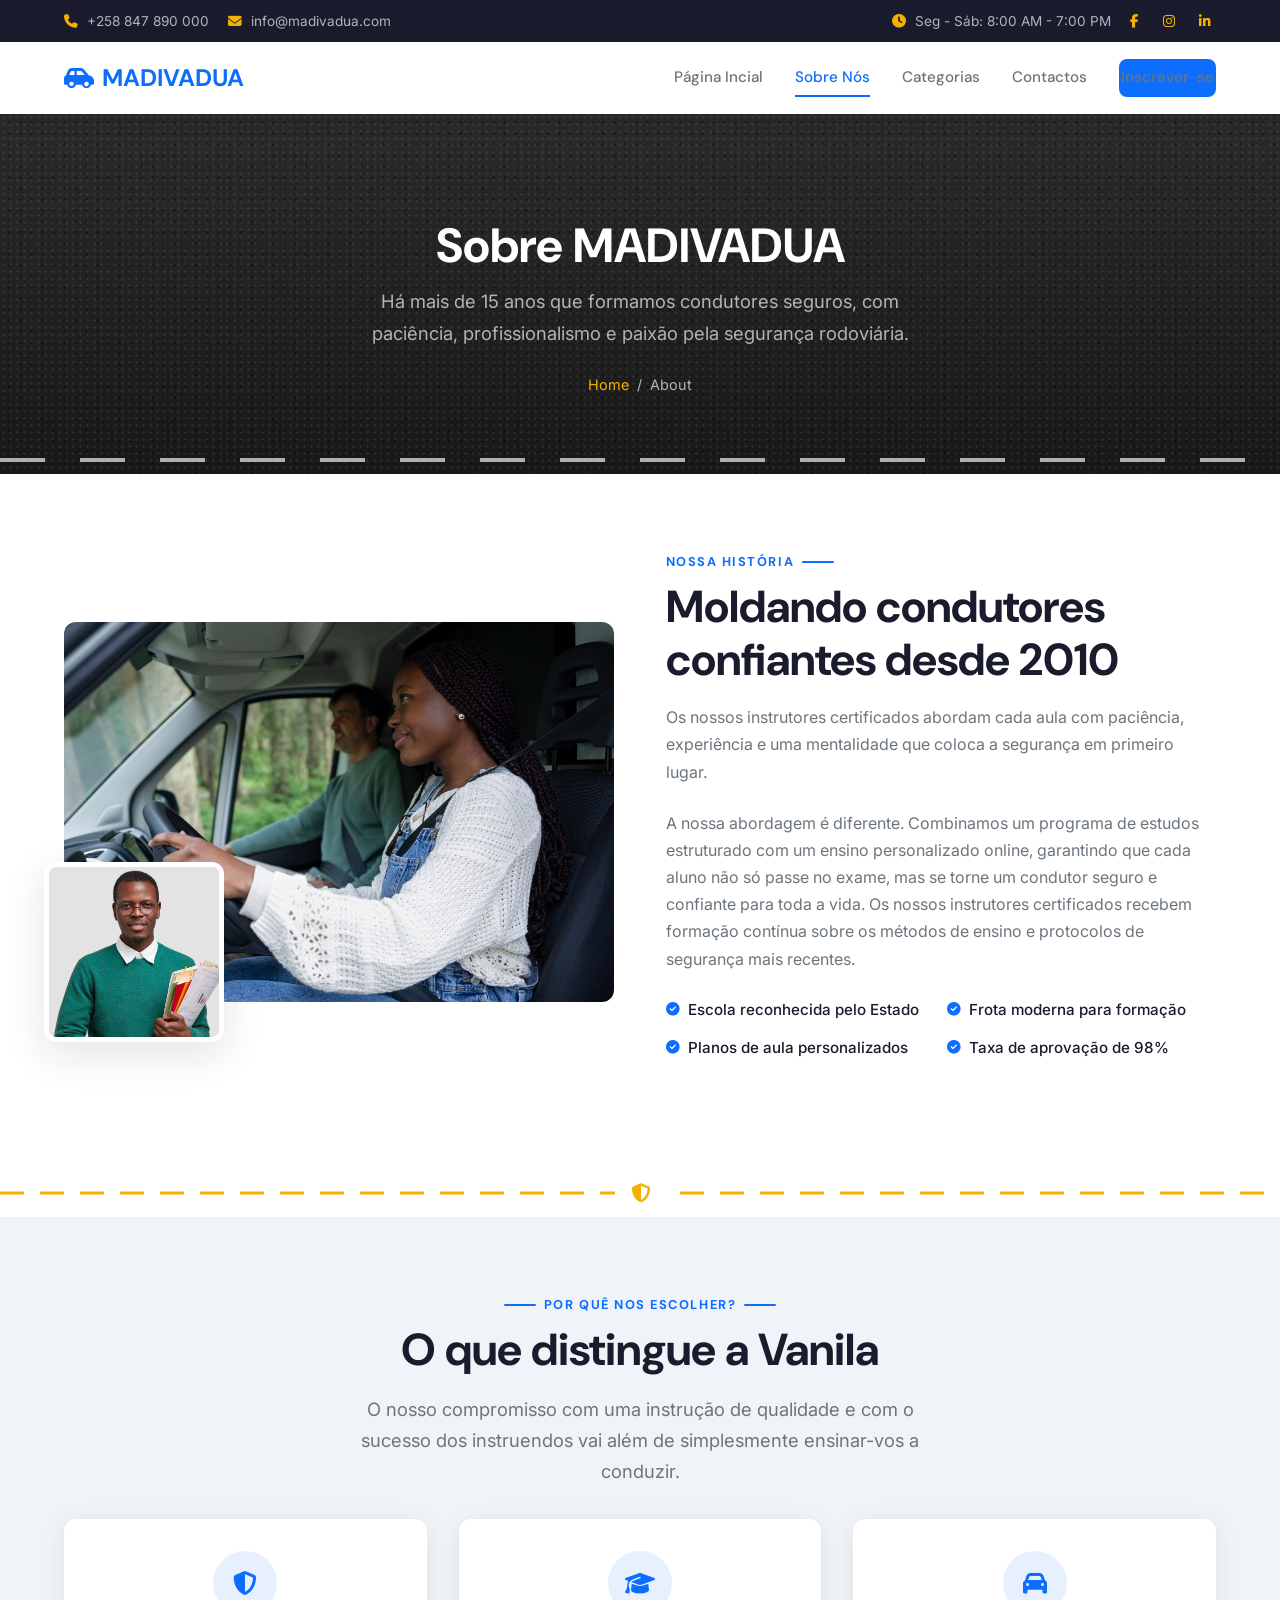
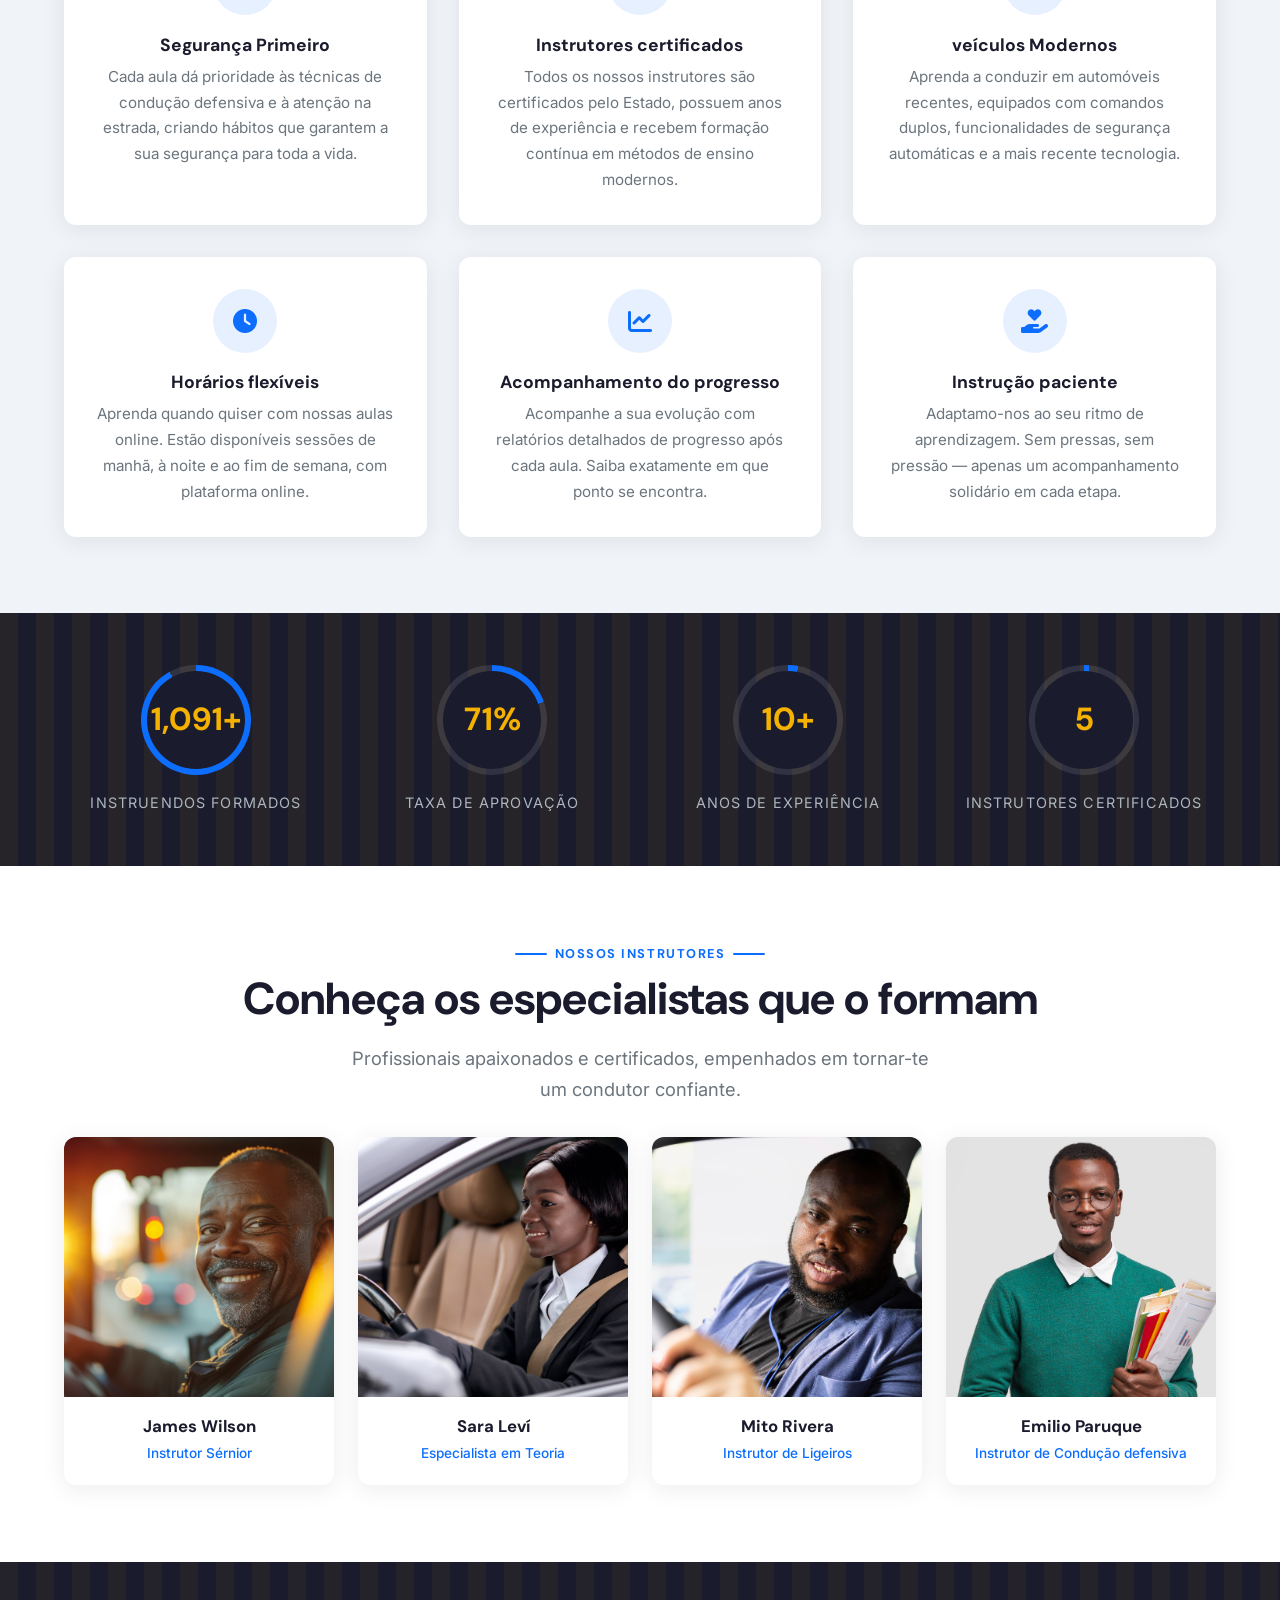
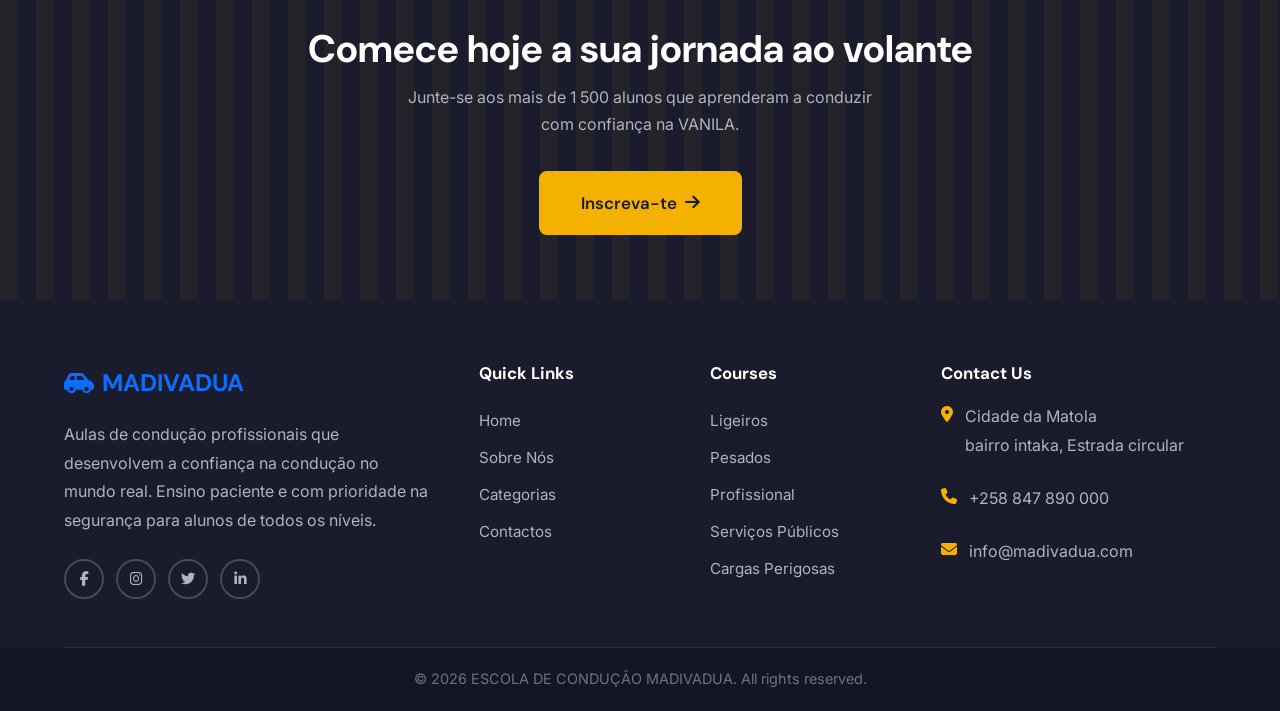
==== about.html @ 632ee5ef "Add arquivos no repo" ====
<!DOCTYPE html>
<html lang="pt=pt">
<head>
  <meta charset="utf-8">
  <meta name="viewport" content="width=device-width, initial-scale=1.0">
  <title>Sobre — ESCOLA DE CONDUÇÃO VANILA</title>
  <meta name="description" content="Learn about DRIVIN's mission, our certified instructors, and why we're the top choice for driving lessons.">
  <link rel="preconnect" href="https://fonts.googleapis.com">
  <link rel="preconnect" href="https://fonts.gstatic.com" crossorigin>
  <link href="https://fonts.googleapis.com/css2?family=DM+Sans:wght@400;500;700&family=Inter:wght@400;500;600&display=swap" rel="stylesheet">
  <link rel="stylesheet" href="https://cdnjs.cloudflare.com/ajax/libs/font-awesome/6.5.0/css/all.min.css">
  <link rel="stylesheet" href="assets/css/style.css">
</head>
<body>

  <!-- Topbar -->
  <div class="topbar">
    <div class="container">
      <div class="topbar-left">
        <a href="tel:+1234567890"><i class="fa fa-phone"></i> +258 847 890 000</a>
        <a href="mailto:info@drivin.com"><i class="fa fa-envelope"></i> info@madivadua.com</a>
      </div>
      <div class="topbar-right">
        <span><i class="fa fa-clock"></i> Seg - Sáb: 8:00 AM - 7:00 PM</span>
        <a href="#"><i class="fa-brands fa-facebook-f"></i></a>
        <a href="#"><i class="fa-brands fa-instagram"></i></a>
        <a href="#"><i class="fa-brands fa-linkedin-in"></i></a>
      </div>
    </div>
  </div>

  <!-- Navbar -->
  <nav class="navbar">
    <div class="container">
      <a href="index.html" class="nav-brand"><i class="fa fa-car-side"></i><span>MADIVADUA</span></a>
      <button class="burger" aria-label="Toggle menu">
        <span></span><span></span><span></span>
      </button>
      <div class="nav-links">
       <a href="index.html">Página Incial</a>
        <a href="about.html">Sobre Nós</a>
        <a href="courses.html">Categorias</a>
        <a href="contact.html">Contactos</a>
        <a href="contact.html#booking" class="btn btn-primary btn-sm">Inscrever-se</a>
      </div>
    </div>
    <div class="nav-overlay"></div>
  </nav>

  <!-- Page Hero -->
  <section class="page-hero">
    <div class="container">
      <h1>Sobre MADIVADUA</h1>
      <p>Há mais de 15 anos que formamos condutores seguros, com paciência, profissionalismo e paixão pela segurança rodoviária.</p>
      <div class="breadcrumb">
        <a href="index.html">Home</a> <span>/</span> <span>About</span>
      </div>
    </div>
  </section>

  <!-- About Content -->
  <section class="py-section">
    <div class="container">
      <div class="about-grid">
        <div class="about-images reveal">
          <img src="assets/img/about-1.jpg" alt="DRIVIN driving school" class="about-main-img">
          <img src="assets/img/team-4.jpg" alt="Instructor with student" class="about-accent-img">
        </div>
        <div class="about-text reveal reveal-delay-1">
          <div class="section-label">Nossa História</div>
          <h2 class="section-title">Moldando condutores confiantes desde 2010</h2>
          <p>Os nossos instrutores certificados abordam cada aula com paciência, experiência e uma mentalidade que coloca a segurança em primeiro lugar.</p>
          <p>A nossa abordagem é diferente. Combinamos um programa de estudos estruturado com um ensino personalizado online, garantindo que cada aluno não só passe no exame, mas se torne um condutor seguro e confiante para toda a vida. Os nossos instrutores certificados recebem formação contínua sobre os métodos de ensino e protocolos de segurança mais recentes.</p>
          <ul class="check-list">
            <li><i class="fa fa-check-circle"></i> Escola reconhecida pelo Estado</li>
            <li><i class="fa fa-check-circle"></i> Frota moderna para formação</li>
            <li><i class="fa fa-check-circle"></i> Planos de aula personalizados</li>
            <li><i class="fa fa-check-circle"></i> Taxa de aprovação de 98%</li>
          </ul>
        </div>
      </div>
    </div>
  </section>

  <!-- Road Divider -->
  <div class="road-divider"><span class="road-icon"><i class="fa fa-shield-halved"></i></span></div>

  <!-- Features -->
  <section class="py-section" style="background: var(--light);">
    <div class="container">
      <div class="text-center mb-4">
        <div class="section-label">Por quê nos escolher?</div>
        <h2 class="section-title">O que distingue a Vanila</h2>
        <p class="section-subtitle">O nosso compromisso com uma instrução de qualidade e com o sucesso dos instruendos vai além de simplesmente ensinar-vos a conduzir.</p>
      </div>
      <div class="features-grid">
        <div class="feature-card reveal">
          <div class="feature-icon"><i class="fa fa-shield-halved"></i></div>
          <h4>Segurança Primeiro</h4>
          <p>Cada aula dá prioridade às técnicas de condução defensiva e à atenção na estrada, criando hábitos que garantem a sua segurança para toda a vida.</p>
        </div>
        <div class="feature-card reveal reveal-delay-1">
          <div class="feature-icon"><i class="fa fa-graduation-cap"></i></div>
          <h4>Instrutores certificados</h4>
          <p>Todos os nossos instrutores são certificados pelo Estado, possuem anos de experiência e recebem formação contínua em métodos de ensino modernos.</p>
        </div>
        <div class="feature-card reveal reveal-delay-2">
          <div class="feature-icon"><i class="fa fa-car"></i></div>
          <h4>veículos Modernos</h4>
          <p>Aprenda a conduzir em automóveis recentes, equipados com comandos duplos, funcionalidades de segurança automáticas e a mais recente tecnologia.</p>
        </div>
        <div class="feature-card reveal reveal-delay-1">
          <div class="feature-icon"><i class="fa fa-clock"></i></div>
          <h4>Horários flexíveis</h4>
          <p>Aprenda quando quiser com nossas aulas online. Estão disponíveis sessões de manhã, à noite e ao fim de semana, com plataforma online.</p>
        </div>
        <div class="feature-card reveal reveal-delay-2">
          <div class="feature-icon"><i class="fa fa-chart-line"></i></div>
          <h4>Acompanhamento do progresso</h4>
          <p>Acompanhe a sua evolução com relatórios detalhados de progresso após cada aula. Saiba exatamente em que ponto se encontra.</p>
        </div>
        <div class="feature-card reveal reveal-delay-3">
          <div class="feature-icon"><i class="fa fa-hand-holding-heart"></i></div>
          <h4>Instrução paciente</h4>
          <p>Adaptamo-nos ao seu ritmo de aprendizagem. Sem pressas, sem pressão — apenas um acompanhamento solidário em cada etapa.</p>
        </div>
      </div>
    </div>
  </section>

  <!-- Stats Bar -->
  <section class="stats-bar">
    <div class="container">
      <div class="stats-grid">
        <div class="stat-item reveal">
          <div class="stat-speedometer">
            <span class="stat-number" data-count="1500" data-suffix="+">0+</span>
          </div>
          <div class="stat-label">instruendos formados</div>
        </div>
        <div class="stat-item reveal reveal-delay-1">
          <div class="stat-speedometer">
            <span class="stat-number" data-count="98" data-suffix="%">0%</span>
          </div>
          <div class="stat-label">Taxa de Aprovação</div>
        </div>
        <div class="stat-item reveal reveal-delay-2">
          <div class="stat-speedometer">
            <span class="stat-number" data-count="15" data-suffix="+">0+</span>
          </div>
          <div class="stat-label">Anos de experiência</div>
        </div>
        <div class="stat-item reveal reveal-delay-3">
          <div class="stat-speedometer">
            <span class="stat-number" data-count="8" data-suffix="">0</span>
          </div>
          <div class="stat-label">Instrutores certificados</div>
        </div>
      </div>
    </div>
  </section>

  <!-- Team Section -->
  <section class="py-section">
    <div class="container">
      <div class="text-center mb-4">
        <div class="section-label">Nossos Instrutores</div>
        <h2 class="section-title">Conheça os especialistas que o formam</h2>
        <p class="section-subtitle">Profissionais apaixonados e certificados, empenhados em tornar-te um condutor confiante.</p>
      </div>
      <div class="team-grid">
        <div class="team-card reveal">
          <div class="team-card-img">
            <img src="assets/img/team-1.jpg" alt="James Wilson">
            <div class="team-social">
              <a href="#"><i class="fa-brands fa-facebook-f"></i></a>
              <a href="#"><i class="fa-brands fa-twitter"></i></a>
              <a href="#"><i class="fa-brands fa-instagram"></i></a>
            </div>
          </div>
          <div class="team-card-body">
            <h5>James Wilson</h5>
            <span>Instrutor Sérnior</span>
          </div>
        </div>
        <div class="team-card reveal reveal-delay-1">
          <div class="team-card-img">
            <img src="assets/img/team-2.jpg" alt="Sarah Chen">
            <div class="team-social">
              <a href="#"><i class="fa-brands fa-facebook-f"></i></a>
              <a href="#"><i class="fa-brands fa-twitter"></i></a>
              <a href="#"><i class="fa-brands fa-instagram"></i></a>
            </div>
          </div>
          <div class="team-card-body">
            <h5>Sara Leví</h5>
            <span>Especialista em Teoria</span>
          </div>
        </div>
        <div class="team-card reveal reveal-delay-2">
          <div class="team-card-img">
            <img src="assets/img/team-3.jpg" alt="Mike Rivera">
            <div class="team-social">
              <a href="#"><i class="fa-brands fa-facebook-f"></i></a>
              <a href="#"><i class="fa-brands fa-twitter"></i></a>
              <a href="#"><i class="fa-brands fa-instagram"></i></a>
            </div>
          </div>
          <div class="team-card-body">
            <h5>Mito Rivera</h5>
            <span>Instrutor de Ligeiros</span>
          </div>
        </div>
        <div class="team-card reveal reveal-delay-3">
          <div class="team-card-img">
            <img src="assets/img/team-4.jpg" alt="Emily Park">
            <div class="team-social">
              <a href="#"><i class="fa-brands fa-facebook-f"></i></a>
              <a href="#"><i class="fa-brands fa-twitter"></i></a>
              <a href="#"><i class="fa-brands fa-instagram"></i></a>
            </div>
          </div>
          <div class="team-card-body">
            <h5>Emilio Paruque</h5>
            <span>Instrutor de Condução defensiva</span>
          </div>
        </div>
      </div>
    </div>
  </section>

  <!-- CTA Banner -->
  <section class="cta-banner">
    <div class="container">
      <h2>Comece hoje a sua jornada ao volante</h2>
      <p>Junte-se aos mais de 1 500 alunos que aprenderam a conduzir com confiança na VANILA.</p>
      <a href="contact.html#booking" class="btn btn-yellow btn-lg">Inscreva-te <i class="fa fa-arrow-right"></i></a>
    </div>
  </section>

  <!-- Footer -->
  <footer class="footer">
    <div class="container">
      <div class="footer-grid">
        <div>
          <div class="footer-brand"><i class="fa fa-car-side"></i> <span>MADIVADUA</span></div>
          <p>Aulas de condução profissionais que desenvolvem a confiança na condução no mundo real. Ensino paciente e com prioridade na segurança para alunos de todos os níveis.</p>
          <div class="footer-social">
            <a href="#"><i class="fa-brands fa-facebook-f"></i></a>
            <a href="#"><i class="fa-brands fa-instagram"></i></a>
            <a href="#"><i class="fa-brands fa-twitter"></i></a>
            <a href="#"><i class="fa-brands fa-linkedin-in"></i></a>
          </div>
        </div>
        <div>
          <h4>Quick Links</h4>
          <div class="footer-links">
            <a href="index.html">Home</a>
            <a href="about.html">Sobre Nós</a>
            <a href="courses.html">Categorias</a>
            <a href="contact.html">Contactos</a>
          </div>
        </div>
        <div>
          <h4>Courses</h4>
          <div class="footer-links">
            <a href="courses.html">Ligeiros</a>
            <a href="courses.html">Pesados</a>
            <a href="courses.html">Profissional</a>
            <a href="courses.html">Serviços Públicos</a>
            <a href="courses.html">Cargas Perigosas</a>
          </div>
        </div>
        <div>
          <h4>Contact Us</h4>
          <div class="footer-contact-item">
            <i class="fa fa-map-marker-alt"></i>
            <p>Cidade da Matola<br>bairro intaka, Estrada circular</p>
          </div>
          <div class="footer-contact-item">
            <i class="fa fa-phone"></i>
            <p><a href="tel:+1234567890">+258 847 890 000</a></p>
          </div>
          <div class="footer-contact-item">
            <i class="fa fa-envelope"></i>
            <p><a href="mailto:info@drivin.com">info@madivadua.com</a></p>
          </div>
        </div>
      </div>
    </div>
    <div class="copyright">
      <div class="container">
        &copy; <span data-year></span> ESCOLA DE CONDUÇÃO MADIVADUA. All rights reserved.
      </div>
    </div>
  </footer>

  <button class="back-to-top" aria-label="Back to top"><i class="fa fa-chevron-up"></i></button>
  <script src="assets/js/main.js"></script>
</body>
</html>
---- assets/css/style.css ----
/* ============================================
   DRIVIN — Driving School Template
   Custom Properties + Grid + Flex + clamp()
   ============================================ */

/* ---------- Custom Properties ---------- */
:root {
  --sky: #0D6EFD;
  --sky-light: #0D6EFD1A;
  --yellow: #F5B100;
  --yellow-light: #F5B1001A;
  --charcoal: #1A1B2C;
  --light: #F0F4F8;
  --white: #FFFFFF;
  --gray-100: #F8F9FA;
  --gray-200: #E9ECEF;
  --gray-400: #ADB5BD;
  --gray-600: #6C757D;
  --gray-800: #343A40;
  --heading: 'DM Sans', sans-serif;
  --body: 'Inter', sans-serif;
  --radius: 12px;
  --radius-sm: 8px;
  --shadow: 0 4px 24px rgba(26,27,44,.08);
  --shadow-lg: 0 12px 40px rgba(26,27,44,.12);
  --transition: .3s cubic-bezier(.4,0,.2,1);
  --max-w: 1200px;
}

/* ---------- Reset ---------- */
*,
*::before,
*::after { box-sizing: border-box; margin: 0; padding: 0; }
html { scroll-behavior: smooth; font-size: 16px; }
body {
  font-family: var(--body);
  color: var(--charcoal);
  background: var(--white);
  line-height: 1.7;
  -webkit-font-smoothing: antialiased;
}
img { max-width: 100%; height: auto; display: block; }
a { text-decoration: none; color: inherit; transition: var(--transition); }
ul, ol { list-style: none; }
h1,h2,h3,h4,h5,h6 { font-family: var(--heading); font-weight: 700; line-height: 1.2; }

/* ---------- Utility ---------- */
.container { width: min(90%, var(--max-w)); margin-inline: auto; }
.sr-only { position: absolute; width: 1px; height: 1px; padding: 0; margin: -1px; overflow: hidden; clip: rect(0,0,0,0); border: 0; }
.text-center { text-align: center; }
.py-section { padding-block: clamp(3rem, 6vw, 6rem); }
.mb-1 { margin-bottom: .5rem; }
.mb-2 { margin-bottom: 1rem; }
.mb-3 { margin-bottom: 1.5rem; }
.mb-4 { margin-bottom: 2rem; }

/* ---------- Section Labels ---------- */
.section-label {
  font-family: var(--heading);
  font-size: .8rem;
  font-weight: 700;
  text-transform: uppercase;
  letter-spacing: .12em;
  color: var(--sky);
  margin-bottom: .5rem;
  display: flex;
  align-items: center;
  justify-content: center;
  gap: .5rem;
}
.section-label::before,
.section-label::after {
  content: '';
  width: 32px;
  height: 2px;
  background: var(--sky);
  border-radius: 2px;
}
.section-title {
  font-size: clamp(1.8rem, 4vw, 2.8rem);
  color: var(--charcoal);
  margin-bottom: 1rem;
}
.section-subtitle {
  font-size: clamp(1rem, 1.6vw, 1.15rem);
  color: var(--gray-600);
  max-width: 600px;
  margin-inline: auto;
}

/* ============================================
   ROAD-THEMED DIVIDERS
   Dashed-line motif like road lane markings
   ============================================ */
.road-divider {
  position: relative;
  height: 48px;
  display: flex;
  align-items: center;
  justify-content: center;
  overflow: hidden;
}
.road-divider::before {
  content: '';
  position: absolute;
  top: 50%;
  left: 0;
  right: 0;
  height: 3px;
  background: repeating-linear-gradient(
    90deg,
    var(--yellow) 0,
    var(--yellow) 24px,
    transparent 24px,
    transparent 40px
  );
  transform: translateY(-50%);
}
.road-divider .road-icon {
  position: relative;
  z-index: 1;
  background: var(--white);
  padding: 0 1rem;
  font-size: 1.2rem;
  color: var(--yellow);
}

/* ============================================
   SPEEDOMETER STAT COUNTERS
   ============================================ */
.stats-bar {
  background: var(--charcoal);
  padding: clamp(2rem, 4vw, 3.5rem) 0;
  position: relative;
  overflow: hidden;
}
.stats-bar::before {
  content: '';
  position: absolute;
  inset: 0;
  background: repeating-linear-gradient(
    90deg,
    var(--yellow) 0,
    var(--yellow) 18px,
    transparent 18px,
    transparent 36px
  );
  opacity: .06;
}
.stats-grid {
  display: grid;
  grid-template-columns: repeat(4, 1fr);
  gap: 2rem;
  position: relative;
}
.stat-item { text-align: center; color: var(--white); }
.stat-speedometer {
  width: clamp(80px, 10vw, 110px);
  height: clamp(80px, 10vw, 110px);
  margin: 0 auto 1rem;
  position: relative;
  border-radius: 50%;
  background: conic-gradient(var(--sky) var(--pct, 0%), rgba(255,255,255,.1) 0);
  display: flex;
  align-items: center;
  justify-content: center;
  transition: --pct 1.5s cubic-bezier(.4,0,.2,1);
}
.stat-speedometer::after {
  content: '';
  position: absolute;
  inset: 6px;
  border-radius: 50%;
  background: var(--charcoal);
}
.stat-number {
  position: relative;
  z-index: 1;
  font-family: var(--heading);
  font-size: clamp(1.4rem, 2.5vw, 2rem);
  font-weight: 700;
  color: var(--yellow);
}
.stat-label {
  font-size: .9rem;
  color: var(--gray-400);
  text-transform: uppercase;
  letter-spacing: .08em;
}

/* ============================================
   BUTTONS
   ============================================ */
.btn {
  display: inline-flex;
  align-items: center;
  gap: .5rem;
  padding: .85rem 2rem;
  border-radius: var(--radius-sm);
  font-family: var(--heading);
  font-weight: 600;
  font-size: 1rem;
  border: 2px solid transparent;
  cursor: pointer;
  transition: var(--transition);
  white-space: nowrap;
}
.btn-primary {
  background: var(--sky);
  color: var(--white);
  border-color: var(--sky);
}
.btn-primary:hover {
  background: #ffb005;
  border-color: #cab70a;
  transform: translateY(-2px);
  box-shadow: 0 8px 24px rgba(13,110,253,.3);
}
.btn-outline {
  background: transparent;
  color: var(--sky);
  border-color: var(--sky);
}
.btn-outline:hover {
  background: var(--sky);
  color: var(--white);
}
.btn-yellow {
  background: var(--yellow);
  color: var(--charcoal);
  border-color: var(--yellow);
}
.btn-yellow:hover {
  background: #e0a200;
  border-color: #e0a200;
  transform: translateY(-2px);
}
.btn-white {
  background: var(--white);
  color: var(--charcoal);
  border-color: var(--white);
}
.btn-white:hover {
  background: var(--light);
  border-color: var(--light);
}
.btn-ghost {
  background: transparent;
  color: var(--white);
  border-color: rgba(255,255,255,.4);
}
.btn-ghost:hover {
  background: rgba(255,255,255,.15);
}
.btn-sm { padding: .55rem 1.4rem; font-size: .875rem; }
.btn-lg { padding: 1rem 2.5rem; font-size: 1.05rem; }

/* ============================================
   NAVIGATION
   ============================================ */
.topbar {
  background: var(--charcoal);
  color: var(--gray-400);
  font-size: .85rem;
  padding: .6rem 0;
}
.topbar .container {
  display: flex;
  justify-content: space-between;
  align-items: center;
  flex-wrap: wrap;
  gap: .5rem;
}
.topbar a { color: var(--gray-400); }
.topbar a:hover { color: var(--yellow); }
.topbar-left,
.topbar-right { display: flex; align-items: center; gap: 1.2rem; }
.topbar-left i,
.topbar-right i { color: var(--yellow); margin-right: .3rem; }

.navbar {
  position: sticky;
  top: 0;
  z-index: 1000;
  background: var(--white);
  box-shadow: var(--shadow);
  transition: var(--transition);
}
.navbar .container {
  display: flex;
  align-items: center;
  justify-content: space-between;
  height: 72px;
}
.nav-brand {
  display: flex;
  align-items: center;
  gap: .5rem;
  font-family: var(--heading);
  font-size: 1.5rem;
  font-weight: 700;
  color: var(--charcoal);
}
.nav-brand i { color: var(--sky); }
.nav-brand span { color: var(--sky); }
.nav-links {
  display: flex;
  align-items: center;
  gap: 2rem;
}
.nav-links a {
  font-family: var(--heading);
  font-weight: 500;
  font-size: .95rem;
  color: var(--gray-600);
  position: relative;
  padding: .25rem 0;
}
.nav-links a::after {
  content: '';
  position: absolute;
  bottom: -2px;
  left: 0;
  width: 0;
  height: 2px;
  background: var(--sky);
  transition: var(--transition);
}
.nav-links a:hover,
.nav-links a.active {
  color: var(--sky);
}
.nav-links a:hover::after,
.nav-links a.active::after {
  width: 100%;
}

/* Burger */
.burger {
  display: none;
  flex-direction: column;
  gap: 5px;
  cursor: pointer;
  padding: 4px;
  background: none;
  border: none;
  z-index: 1001;
}
.burger span {
  display: block;
  width: 26px;
  height: 3px;
  background: var(--charcoal);
  border-radius: 3px;
  transition: var(--transition);
}
.burger.open span:nth-child(1) { transform: rotate(45deg) translate(5px, 6px); }
.burger.open span:nth-child(2) { opacity: 0; }
.burger.open span:nth-child(3) { transform: rotate(-45deg) translate(5px, -6px); }

/* ============================================
   HERO
   ============================================ */
.hero {
  position: relative;
  min-height: clamp(480px, 75vh, 700px);
  display: flex;
  align-items: center;
  overflow: hidden;
  background: var(--charcoal);
}
.hero-bg {
  position: absolute;
  inset: 0;
  z-index: 1;
}
.hero-bg img {
  width: 100%;
  height: 100%;
  object-fit: cover;
  opacity: .45;
}
.hero-overlay {
  position: absolute;
  inset: 0;
  z-index: 2;
  background: linear-gradient(135deg, rgba(26,27,44,.85) 0%, rgba(13,110,253,.3) 100%);
}
.hero-content {
  position: relative;
  z-index: 3;
  max-width: 650px;
  color: var(--white);
}
.hero-content h1 {
  font-size: clamp(2.2rem, 5vw, 3.6rem);
  margin-bottom: 1rem;
  line-height: 1.15;
}
.hero-content h1 span { color: var(--yellow); }
.hero-content p {
  font-size: clamp(1rem, 1.6vw, 1.2rem);
  color: rgba(255,255,255,.8);
  margin-bottom: 2rem;
  max-width: 520px;
}
.hero-actions { display: flex; gap: 1rem; flex-wrap: wrap; }
.hero-badge {
  display: inline-flex;
  align-items: center;
  gap: .5rem;
  background: rgba(255,255,255,.1);
  backdrop-filter: blur(8px);
  border: 1px solid rgba(255,255,255,.15);
  padding: .4rem 1rem;
  border-radius: 40px;
  font-size: .85rem;
  color: var(--yellow);
  margin-bottom: 1.2rem;
  font-weight: 500;
}
.hero-road-line {
  position: absolute;
  bottom: 0;
  left: 0;
  right: 0;
  height: 6px;
  z-index: 3;
  background: repeating-linear-gradient(
    90deg,
    var(--yellow) 0,
    var(--yellow) 30px,
    transparent 30px,
    transparent 50px
  );
}

/* ============================================
   PAGE HERO (inner pages)
   ============================================ 
.page-hero {
  background: var(--charcoal);
  padding: clamp(4rem, 8vw, 7rem) 0 clamp(3rem, 6vw, 5rem);
  text-align: center;
  color: var(--white);
  position: relative;
  overflow: hidden;
}
.page-hero::before {
  content: '';
  position: absolute;
  inset: 0;
  background: repeating-linear-gradient(
    90deg,
    var(--yellow) 0,
    var(--yellow) 18px,
    transparent 18px,
    transparent 36px
  );
  opacity: .04;
}
.page-hero h1 {
  font-size: clamp(2rem, 5vw, 3rem);
  margin-bottom: .75rem;
  position: relative;
}
.page-hero p {
  color: var(--gray-400);
  font-size: clamp(1rem, 1.5vw, 1.15rem);
  max-width: 560px;
  margin-inline: auto;
  position: relative;
}
*/


.page-hero {
  background-color: #292929;

  /* Textura de asfalto */
  background-image:
    radial-gradient(circle, rgba(255,255,255,.10) 1px, transparent 1.5px),
    radial-gradient(circle, rgba(0,0,0,.35) 1px, transparent 1.5px),
    linear-gradient(180deg, #383838, #202020);

  background-size:
    7px 7px,
    11px 11px,
    100% 100%;

  background-position:
    0 0,
    4px 3px,
    center;

  padding: clamp(4rem, 8vw, 7rem) 0 clamp(3rem, 6vw, 5rem);
  text-align: center;
  color: var(--white);
  position: relative;
  overflow: hidden;
  isolation: isolate;
}

/* Camada escura */
.page-hero::before {
  content: '';
  position: absolute;
  inset: 0;
  background: rgba(0, 0, 0, 0.25);
  z-index: -1;
}

/* Linha de sinalização rodoviária */
.page-hero::after {
  content: '';
  position: absolute;
  bottom: 12px;
  left: 0;
  width: 100%;
  height: 4px;
  background: repeating-linear-gradient(
    90deg,
    rgba(255,255,255,.65) 0,
    rgba(255,255,255,.65) 45px,
    transparent 45px,
    transparent 80px
  );
  z-index: -1;
}

.page-hero h1 {
  font-size: clamp(2rem, 5vw, 3rem);
  margin-bottom: .75rem;
  position: relative;
}

.page-hero p {
  color: var(--gray-400);
  font-size: clamp(1rem, 1.5vw, 1.15rem);
  max-width: 560px;
  margin-inline: auto;
  position: relative;
}



  
.breadcrumb {
  display: flex;
  justify-content: center;
  gap: .5rem;
  margin-top: 1.5rem;
  font-size: .9rem;
  color: var(--gray-400);
  position: relative;
}
.breadcrumb a { color: var(--yellow); }
.breadcrumb a:hover { text-decoration: underline; }

/* ============================================
   ABOUT
   ============================================ */
.about-grid {
  display: grid;
  grid-template-columns: 1fr 1fr;
  gap: clamp(2rem, 4vw, 4rem);
  align-items: center;
}
.about-images {
  position: relative;
  min-height: 400px;
}
.about-images img {
  border-radius: var(--radius);
  object-fit: cover;
}
.about-main-img {
  width: 100%;
  height: 100%;
  min-height: 380px;
}
.about-accent-img {
  position: absolute;
  bottom: -20px;
  left: -20px;
  width: 180px;
  height: 180px;
  border-radius: var(--radius);
  object-fit: cover;
  border: 5px solid var(--white);
  box-shadow: var(--shadow-lg);
}
.about-text .section-label { justify-content: flex-start; }
.about-text .section-label::before { display: none; }
.about-text .section-title { text-align: left; }
.about-text p { color: var(--gray-600); margin-bottom: 1.5rem; }
.check-list {
  display: grid;
  grid-template-columns: 1fr 1fr;
  gap: .75rem;
  margin-bottom: 2rem;
}
.check-list li {
  display: flex;
  align-items: center;
  gap: .5rem;
  font-weight: 500;
  font-size: .95rem;
}
.check-list li i { color: var(--sky); font-size: .85rem; }

/* ============================================
   COURSES
   ============================================ */
.courses-grid {
  display: grid;
  grid-template-columns: repeat(3, 1fr);
  gap: clamp(1.5rem, 3vw, 2rem);
}
.course-card {
  background: var(--white);
  border-radius: var(--radius);
  overflow: hidden;
  box-shadow: var(--shadow);
  transition: var(--transition);
  display: flex;
  flex-direction: column;
}
.course-card:hover {
  transform: translateY(-6px);
  box-shadow: var(--shadow-lg);
}
.course-card-img {
  position: relative;
  height: 220px;
  overflow: hidden;
}
.course-card-img img {
  width: 100%;
  height: 100%;
  object-fit: cover;
  transition: transform .5s;
}
.course-card:hover .course-card-img img {
  transform: scale(1.05);
}
.course-price {
  position: absolute;
  top: 1rem;
  right: 1rem;
  background: var(--sky);
  color: var(--white);
  padding: .35rem 1rem;
  border-radius: 40px;
  font-family: var(--heading);
  font-weight: 700;
  font-size: 1.1rem;
}
.course-level {
  position: absolute;
  bottom: 1rem;
  left: 1rem;
  background: var(--yellow);
  color: var(--charcoal);
  padding: .25rem .75rem;
  border-radius: 40px;
  font-size: .75rem;
  font-weight: 600;
  text-transform: uppercase;
  letter-spacing: .04em;
}
.course-card-body {
  padding: 1.5rem;
  flex: 1;
  display: flex;
  flex-direction: column;
}
.course-card-body h4 {
  font-size: 1.2rem;
  margin-bottom: .5rem;
}
.course-card-body p {
  color: var(--gray-600);
  font-size: .95rem;
  margin-bottom: 1rem;
  flex: 1;
}
.course-meta {
  display: flex;
  gap: 1.2rem;
  font-size: .85rem;
  color: var(--gray-600);
  border-top: 1px solid var(--gray-200);
  padding-top: 1rem;
}
.course-meta i { color: var(--sky); margin-right: .3rem; }

/* ============================================
   TEAM
   ============================================ */
.team-grid {
  display: grid;
  grid-template-columns: repeat(4, 1fr);
  gap: clamp(1rem, 2vw, 1.5rem);
}
.team-card {
  background: var(--white);
  border-radius: var(--radius);
  overflow: hidden;
  box-shadow: var(--shadow);
  transition: var(--transition);
}
.team-card:hover {
  transform: translateY(-4px);
  box-shadow: var(--shadow-lg);
}
.team-card-img {
  position: relative;
  height: 260px;
  overflow: hidden;
}
.team-card-img img {
  width: 100%;
  height: 100%;
  object-fit: cover;
  transition: transform .5s;
}
.team-card:hover .team-card-img img { transform: scale(1.05); }
.team-social {
  position: absolute;
  bottom: 0;
  left: 0;
  right: 0;
  display: flex;
  justify-content: center;
  gap: .5rem;
  padding: 1rem;
  background: linear-gradient(transparent, rgba(13,110,253,.9));
  transform: translateY(100%);
  transition: var(--transition);
}
.team-card:hover .team-social { transform: translateY(0); }
.team-social a {
  width: 36px;
  height: 36px;
  border-radius: 50%;
  border: 2px solid var(--white);
  display: flex;
  align-items: center;
  justify-content: center;
  color: var(--white);
  font-size: .85rem;
}
.team-social a:hover {
  background: var(--white);
  color: var(--sky);
}
.team-card-body {
  padding: 1.2rem;
  text-align: center;
}
.team-card-body h5 { font-size: 1.05rem; margin-bottom: .15rem; }
.team-card-body span { font-size: .85rem; color: var(--sky); font-weight: 500; }

/* ============================================
   TESTIMONIALS
   ============================================ */
.testimonial-carousel {
  position: relative;
  overflow: hidden;
}
.testimonial-track {
  display: flex;
  transition: transform .5s cubic-bezier(.4,0,.2,1);
}
.testimonial-slide {
  min-width: 100%;
  padding: 0 2rem;
}
.testimonial-card {
  max-width: 700px;
  margin: 0 auto;
  text-align: center;
}
.testimonial-avatar {
  width: 90px;
  height: 90px;
  border-radius: 50%;
  object-fit: cover;
  margin: 0 auto 1.5rem;
  border: 4px solid var(--sky);
  box-shadow: 0 0 0 4px var(--white), 0 0 0 8px var(--sky);
}
.testimonial-quote {
  font-size: clamp(1rem, 1.5vw, 1.15rem);
  color: var(--gray-600);
  font-style: italic;
  line-height: 1.8;
  margin-bottom: 1.5rem;
  position: relative;
}
.testimonial-quote::before {
  content: '\201C';
  font-size: 4rem;
  color: var(--sky);
  opacity: .2;
  position: absolute;
  top: -1.5rem;
  left: 50%;
  transform: translateX(-50%);
  font-family: Georgia, serif;
}
.testimonial-name {
  font-family: var(--heading);
  font-weight: 700;
  font-size: 1.1rem;
  margin-bottom: .2rem;
}
.testimonial-role { color: var(--gray-600); font-size: .9rem; }
.carousel-dots {
  display: flex;
  justify-content: center;
  gap: .5rem;
  margin-top: 2rem;
}
.carousel-dot {
  width: 12px;
  height: 12px;
  border-radius: 50%;
  border: 2px solid var(--gray-400);
  background: transparent;
  cursor: pointer;
  transition: var(--transition);
}
.carousel-dot.active {
  background: var(--sky);
  border-color: var(--sky);
}
.carousel-nav {
  display: flex;
  justify-content: center;
  gap: 1rem;
  margin-top: 1.5rem;
}

/* ============================================
   BOOKING FORM
   ============================================ */
.booking-section {
  background: linear-gradient(135deg, var(--sky) 0%, #0b5ed7 100%);
  color: var(--white);
  position: relative;
  overflow: hidden;
}
.booking-section::before {
  content: '';
  position: absolute;
  inset: 0;
  background: repeating-linear-gradient(
    -45deg,
    rgba(255,255,255,.03) 0,
    rgba(255,255,255,.03) 2px,
    transparent 2px,
    transparent 20px
  );
}
.booking-grid {
  display: grid;
  grid-template-columns: 1fr 1fr;
  gap: clamp(2rem, 4vw, 4rem);
  align-items: center;
  position: relative;
}
.booking-info h2 {
  font-size: clamp(1.8rem, 4vw, 2.5rem);
  margin-bottom: 1rem;
}
.booking-info p {
  color: rgba(255,255,255,.8);
  margin-bottom: 2rem;
}
.booking-features {
  display: grid;
  gap: 1rem;
}
.booking-feature {
  display: flex;
  align-items: center;
  gap: .75rem;
}
.booking-feature i {
  width: 40px;
  height: 40px;
  background: rgba(255,255,255,.15);
  border-radius: 50%;
  display: flex;
  align-items: center;
  justify-content: center;
  flex-shrink: 0;
  color: var(--yellow);
}
.booking-form-card {
  background: var(--white);
  border-radius: var(--radius);
  padding: clamp(1.5rem, 3vw, 2.5rem);
  box-shadow: var(--shadow-lg);
  position: relative;
}
.booking-form-card h3 {
  font-size: 1.4rem;
  margin-bottom: 1.5rem;
  color: var(--charcoal);
}
.form-grid {
  display: grid;
  grid-template-columns: 1fr 1fr;
  gap: 1rem;
}
.form-group { display: flex; flex-direction: column; }
.form-group.full { grid-column: 1 / -1; }
.form-group label {
  font-size: .85rem;
  font-weight: 600;
  margin-bottom: .4rem;
  color: var(--charcoal);
}
.form-group input,
.form-group select,
.form-group textarea {
  padding: .75rem 1rem;
  border: 2px solid var(--gray-200);
  border-radius: var(--radius-sm);
  font-family: var(--body);
  font-size: .95rem;
  transition: var(--transition);
  background: var(--white);
  color: var(--charcoal);
}
.form-group input:focus,
.form-group select:focus,
.form-group textarea:focus {
  outline: none;
  border-color: var(--sky);
  box-shadow: 0 0 0 3px var(--sky-light);
}
.form-group textarea { resize: vertical; min-height: 100px; }
.form-ok {
  background: #d1e7dd;
  color: #0f5132;
  padding: 1rem;
  border-radius: var(--radius-sm);
  font-weight: 500;
  text-align: center;
  margin-top: 1rem;
}
.form-err {
  background: #f8d7da;
  color: #842029;
  padding: 1rem;
  border-radius: var(--radius-sm);
  font-weight: 500;
  text-align: center;
  margin-top: 1rem;
}

/* ============================================
   CTA BANNER
   ============================================ */
.cta-banner {
  background: var(--charcoal);
  padding: clamp(3rem, 5vw, 5rem) 0;
  text-align: center;
  color: var(--white);
  position: relative;
  overflow: hidden;
}
.cta-banner::before {
  content: '';
  position: absolute;
  inset: 0;
  background: repeating-linear-gradient(
    90deg,
    var(--yellow) 0,
    var(--yellow) 18px,
    transparent 18px,
    transparent 36px
  );
  opacity: .05;
}
.cta-banner h2 {
  font-size: clamp(1.6rem, 3.5vw, 2.4rem);
  margin-bottom: .75rem;
  position: relative;
}
.cta-banner p {
  color: var(--gray-400);
  margin-bottom: 2rem;
  max-width: 500px;
  margin-inline: auto;
  position: relative;
}
.cta-banner .btn { position: relative; }

/* ============================================
   FOOTER
   ============================================ */
.footer {
  background: var(--charcoal);
  color: var(--gray-400);
  padding-top: clamp(3rem, 5vw, 5rem);
}
.footer-grid {
  display: grid;
  grid-template-columns: 2fr 1fr 1fr 1.5fr;
  gap: 3rem;
  padding-bottom: 3rem;
  border-bottom: 1px solid rgba(255,255,255,.08);
}
.footer-brand {
  font-family: var(--heading);
  font-size: 1.5rem;
  font-weight: 700;
  color: var(--white);
  display: flex;
  align-items: center;
  gap: .5rem;
  margin-bottom: 1rem;
}
.footer-brand i { color: var(--sky); }
.footer-brand span { color: var(--sky); }
.footer h4 {
  color: var(--white);
  font-size: 1.05rem;
  margin-bottom: 1.2rem;
  font-family: var(--heading);
}
.footer p { margin-bottom: .75rem; line-height: 1.8; }
.footer-links a {
  display: block;
  padding: .35rem 0;
  color: var(--gray-400);
  font-size: .95rem;
}
.footer-links a:hover { color: var(--yellow); padding-left: 4px; }
.footer-contact-item {
  display: flex;
  align-items: flex-start;
  gap: .75rem;
  margin-bottom: .75rem;
}
.footer-contact-item i {
  color: var(--yellow);
  margin-top: .25rem;
  flex-shrink: 0;
}
.footer-newsletter-form {
  display: flex;
  margin-top: 1rem;
}
.footer-newsletter-form input {
  flex: 1;
  padding: .7rem 1rem;
  border: 2px solid rgba(255,255,255,.15);
  border-right: none;
  border-radius: var(--radius-sm) 0 0 var(--radius-sm);
  background: rgba(255,255,255,.05);
  color: var(--white);
  font-family: var(--body);
  font-size: .9rem;
}
.footer-newsletter-form input::placeholder { color: var(--gray-600); }
.footer-newsletter-form input:focus { outline: none; border-color: var(--sky); }
.footer-newsletter-form button {
  padding: .7rem 1.2rem;
  border-radius: 0 var(--radius-sm) var(--radius-sm) 0;
}
.footer-social {
  display: flex;
  gap: .75rem;
  margin-top: 1.5rem;
}
.footer-social a {
  width: 40px;
  height: 40px;
  border-radius: 50%;
  border: 2px solid rgba(255,255,255,.2);
  display: flex;
  align-items: center;
  justify-content: center;
  color: var(--gray-400);
  font-size: .9rem;
}
.footer-social a:hover {
  background: var(--sky);
  border-color: var(--sky);
  color: var(--white);
}
.copyright {
  background: rgba(0,0,0,.2);
  padding: 1.2rem 0;
  text-align: center;
  font-size: .9rem;
  color: var(--gray-600);
}
.copyright a { color: var(--sky); }

/* ============================================
   BACK TO TOP
   ============================================ */
.back-to-top {
  position: fixed;
  bottom: 30px;
  right: 30px;
  width: 48px;
  height: 48px;
  background: var(--sky);
  color: var(--white);
  border-radius: 50%;
  display: flex;
  align-items: center;
  justify-content: center;
  font-size: 1.2rem;
  z-index: 999;
  opacity: 0;
  visibility: hidden;
  transform: translateY(20px);
  transition: var(--transition);
  box-shadow: 0 4px 16px rgba(13,110,253,.3);
  border: none;
  cursor: pointer;
}
.back-to-top.visible {
  opacity: 1;
  visibility: visible;
  transform: translateY(0);
}
.back-to-top:hover {
  background: #0b5ed7;
  transform: translateY(-3px);
}

/* ============================================
   REVEAL ANIMATIONS
   ============================================ */
.reveal {
  opacity: 0;
  transform: translateY(30px);
  transition: opacity .7s cubic-bezier(.4,0,.2,1), transform .7s cubic-bezier(.4,0,.2,1);
}
.reveal.revealed {
  opacity: 1;
  transform: translateY(0);
}
.reveal-delay-1 { transition-delay: .15s; }
.reveal-delay-2 { transition-delay: .3s; }
.reveal-delay-3 { transition-delay: .45s; }
.reveal-delay-4 { transition-delay: .6s; }

/* ============================================
   ABOUT PAGE — FEATURES
   ============================================ */
.features-grid {
  display: grid;
  grid-template-columns: repeat(3, 1fr);
  gap: 2rem;
}
.feature-card {
  background: var(--white);
  padding: 2rem;
  border-radius: var(--radius);
  box-shadow: var(--shadow);
  text-align: center;
  transition: var(--transition);
}
.feature-card:hover {
  transform: translateY(-4px);
  box-shadow: var(--shadow-lg);
}
.feature-icon {
  width: 64px;
  height: 64px;
  border-radius: 50%;
  background: var(--sky-light);
  display: flex;
  align-items: center;
  justify-content: center;
  margin: 0 auto 1.2rem;
  font-size: 1.5rem;
  color: var(--sky);
  transition: var(--transition);
}
.feature-card:hover .feature-icon {
  background: var(--sky);
  color: var(--white);
}
.feature-card h4 { margin-bottom: .5rem; font-size: 1.1rem; }
.feature-card p { color: var(--gray-600); font-size: .95rem; }

/* ============================================
   CONTACT PAGE
   ============================================ */
.contact-grid {
  display: grid;
  grid-template-columns: 1fr 1.2fr;
  gap: clamp(2rem, 4vw, 4rem);
}
.contact-info-card {
  display: flex;
  align-items: flex-start;
  gap: 1rem;
  margin-bottom: 2rem;
}
.contact-info-icon {
  width: 52px;
  height: 52px;
  border-radius: 50%;
  background: var(--sky-light);
  display: flex;
  align-items: center;
  justify-content: center;
  flex-shrink: 0;
  font-size: 1.2rem;
  color: var(--sky);
}
.contact-info-card h5 { font-size: 1.05rem; margin-bottom: .2rem; }
.contact-info-card p { color: var(--gray-600); font-size: .95rem; }
.contact-info-card a { color: var(--sky); font-weight: 500; }
.contact-info-card a:hover { text-decoration: underline; }
.map-placeholder {
  width: 100%;
  height: 300px;
  background: var(--gray-200);
  border-radius: var(--radius);
  display: flex;
  align-items: center;
  justify-content: center;
  color: var(--gray-600);
  font-size: .95rem;
}

/* ============================================
   RESPONSIVE
   ============================================ */

/* <= 980px: 2-column */
@media (max-width: 980px) {
  .courses-grid { grid-template-columns: repeat(2, 1fr); }
  .team-grid { grid-template-columns: repeat(2, 1fr); }
  .features-grid { grid-template-columns: repeat(2, 1fr); }
  .footer-grid { grid-template-columns: repeat(2, 1fr); }
  .booking-grid { grid-template-columns: 1fr; }
  .booking-info { text-align: center; }
  .booking-info .booking-features { max-width: 400px; margin-inline: auto; }
}

/* <= 720px: 1-column + burger */
@media (max-width: 720px) {
  .burger { display: flex; }
  .nav-links {
    position: fixed;
    top: 0;
    right: -100%;
    width: min(80%, 320px);
    height: 100dvh;
    background: var(--white);
    flex-direction: column;
    justify-content: center;
    gap: 1.5rem;
    padding: 2rem;
    box-shadow: -4px 0 24px rgba(0,0,0,.15);
    transition: right .35s cubic-bezier(.4,0,.2,1);
    z-index: 1000;
  }
  .nav-links.open { right: 0; }
  .nav-links a { font-size: 1.1rem; }
  .nav-overlay {
    position: fixed;
    inset: 0;
    background: rgba(0,0,0,.4);
    z-index: 999;
    opacity: 0;
    visibility: hidden;
    transition: var(--transition);
  }
  .nav-overlay.open { opacity: 1; visibility: visible; }

  .about-grid { grid-template-columns: 1fr; }
  .about-text .section-label { justify-content: center; }
  .about-text .section-label::before { display: block; }
  .about-text .section-title { text-align: center; }
  .about-text p { text-align: center; }
  .about-accent-img { display: none; }

  .courses-grid { grid-template-columns: 1fr; }
  .team-grid { grid-template-columns: 1fr; }
  .features-grid { grid-template-columns: 1fr; }
  .contact-grid { grid-template-columns: 1fr; }
  .stats-grid { grid-template-columns: repeat(2, 1fr); }
  .form-grid { grid-template-columns: 1fr; }
  .footer-grid { grid-template-columns: 1fr; }
  .check-list { grid-template-columns: 1fr; }

  .topbar { display: none; }
}

@media (max-width: 480px) {
  .stats-grid { grid-template-columns: 1fr 1fr; gap: 1.5rem; }
  .hero-actions { flex-direction: column; }
  .hero-actions .btn { width: 100%; justify-content: center; }
}
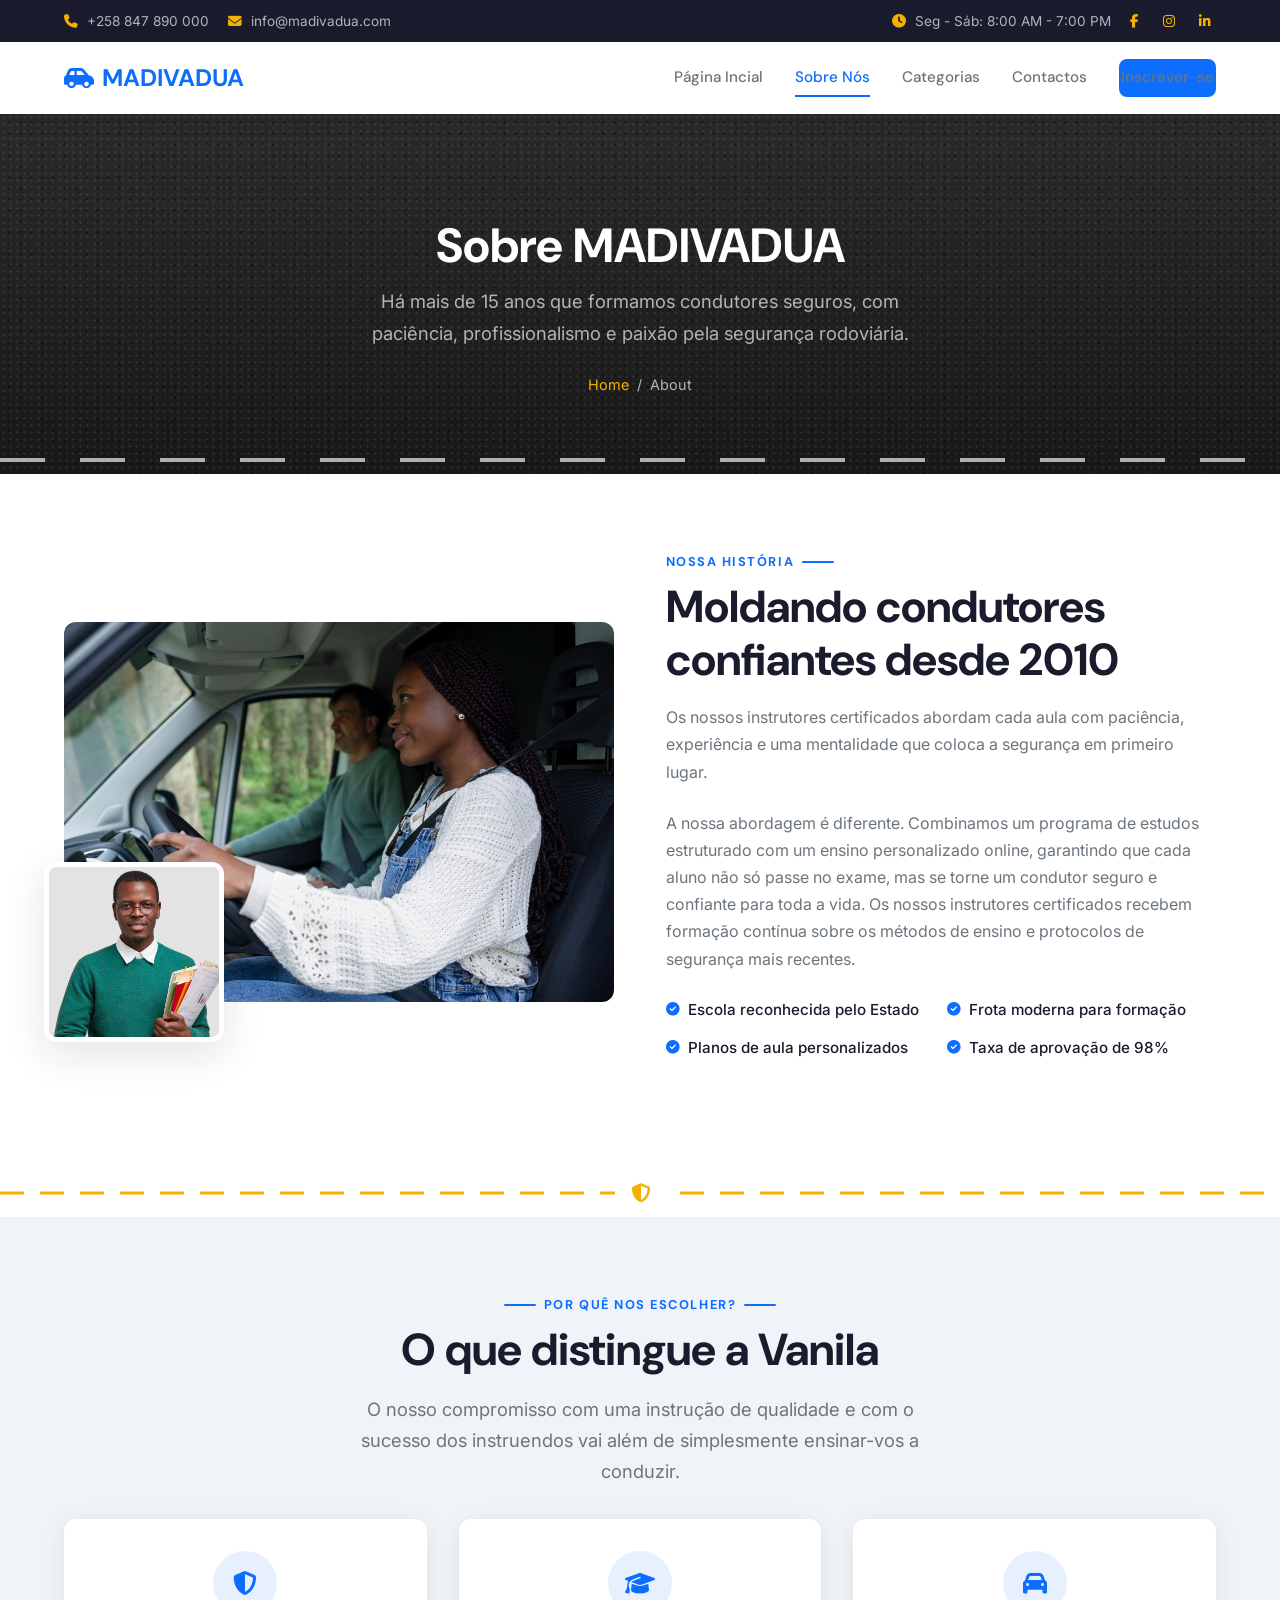
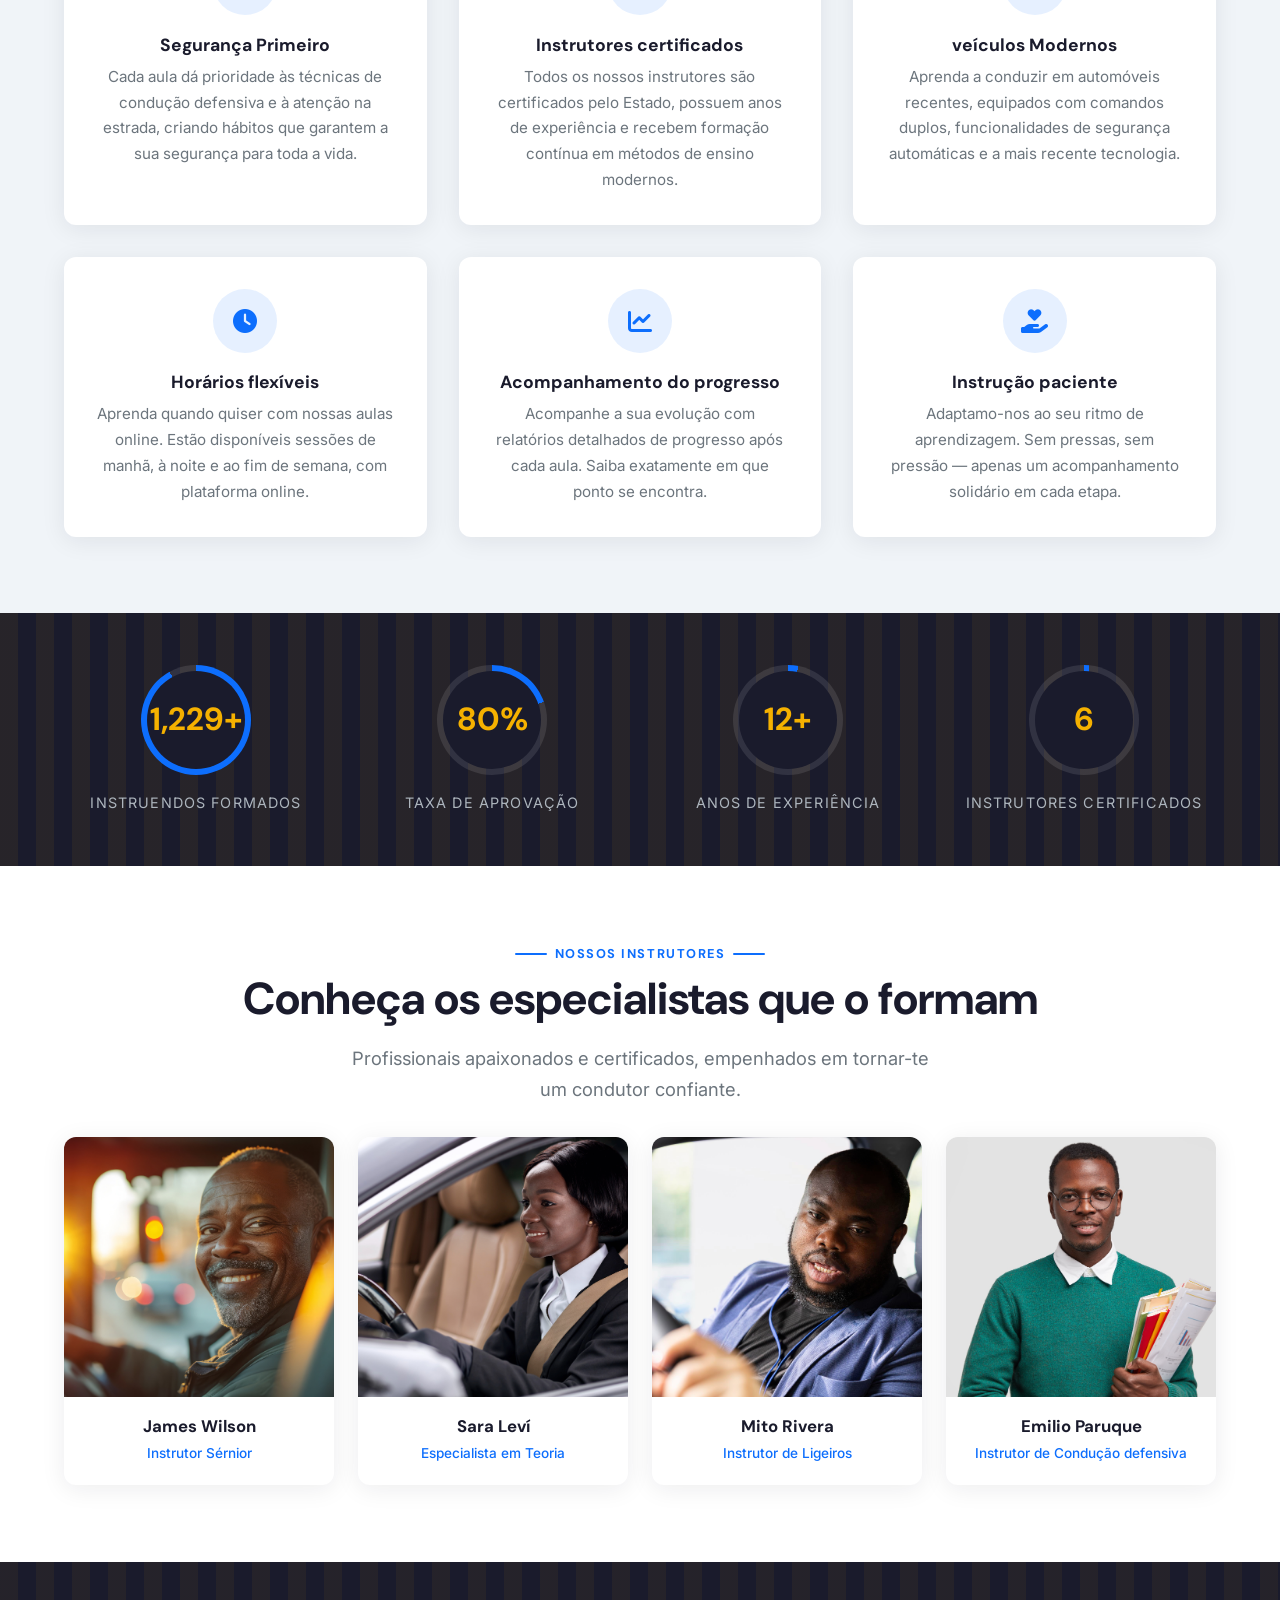
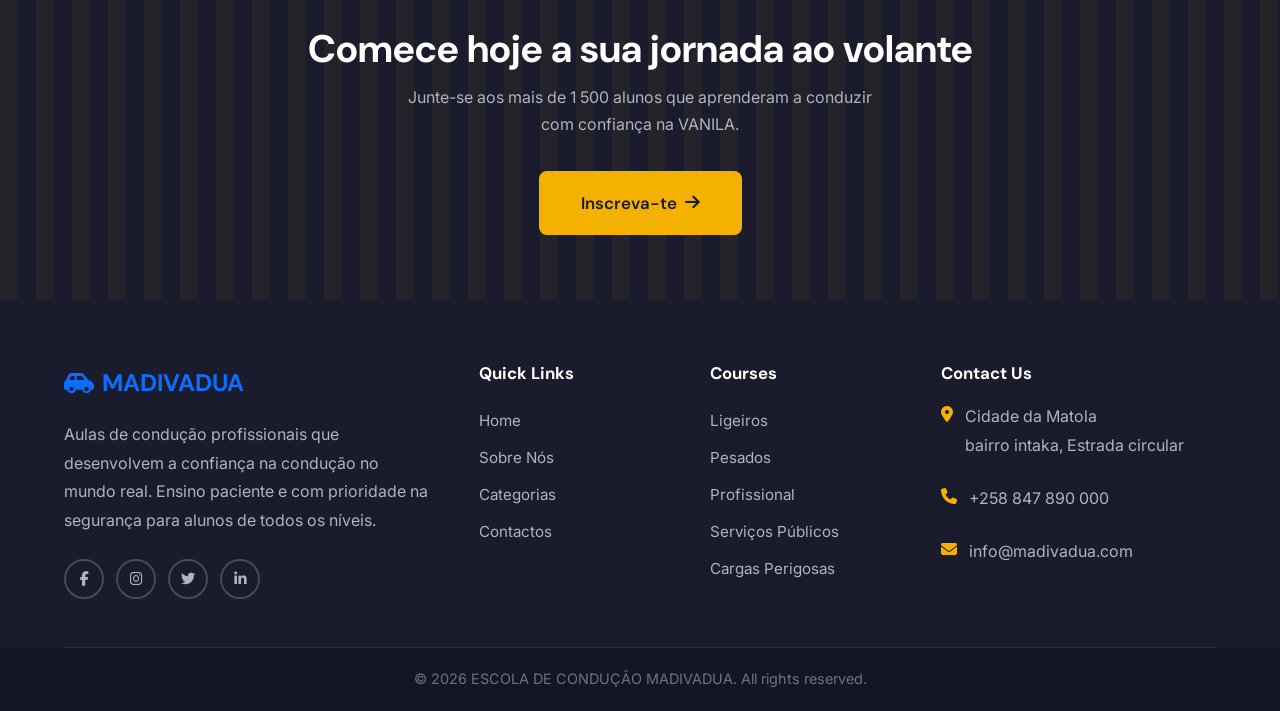
==== commit b5e8a8c9: "Update contact link to external URL Add link to chamilo: http://102.202.196.35/courses" ====
--- a/about.html
+++ b/about.html
@@ -41,7 +41,7 @@
         <a href="about.html">Sobre Nós</a>
         <a href="courses.html">Categorias</a>
         <a href="contact.html">Contactos</a>
-        <a href="contact.html#booking" class="btn btn-primary btn-sm">Inscrever-se</a>
+        <a href="http://102.202.196.35/" class="btn btn-primary btn-sm">Inscrever-se</a>
       </div>
     </div>
     <div class="nav-overlay"></div>
